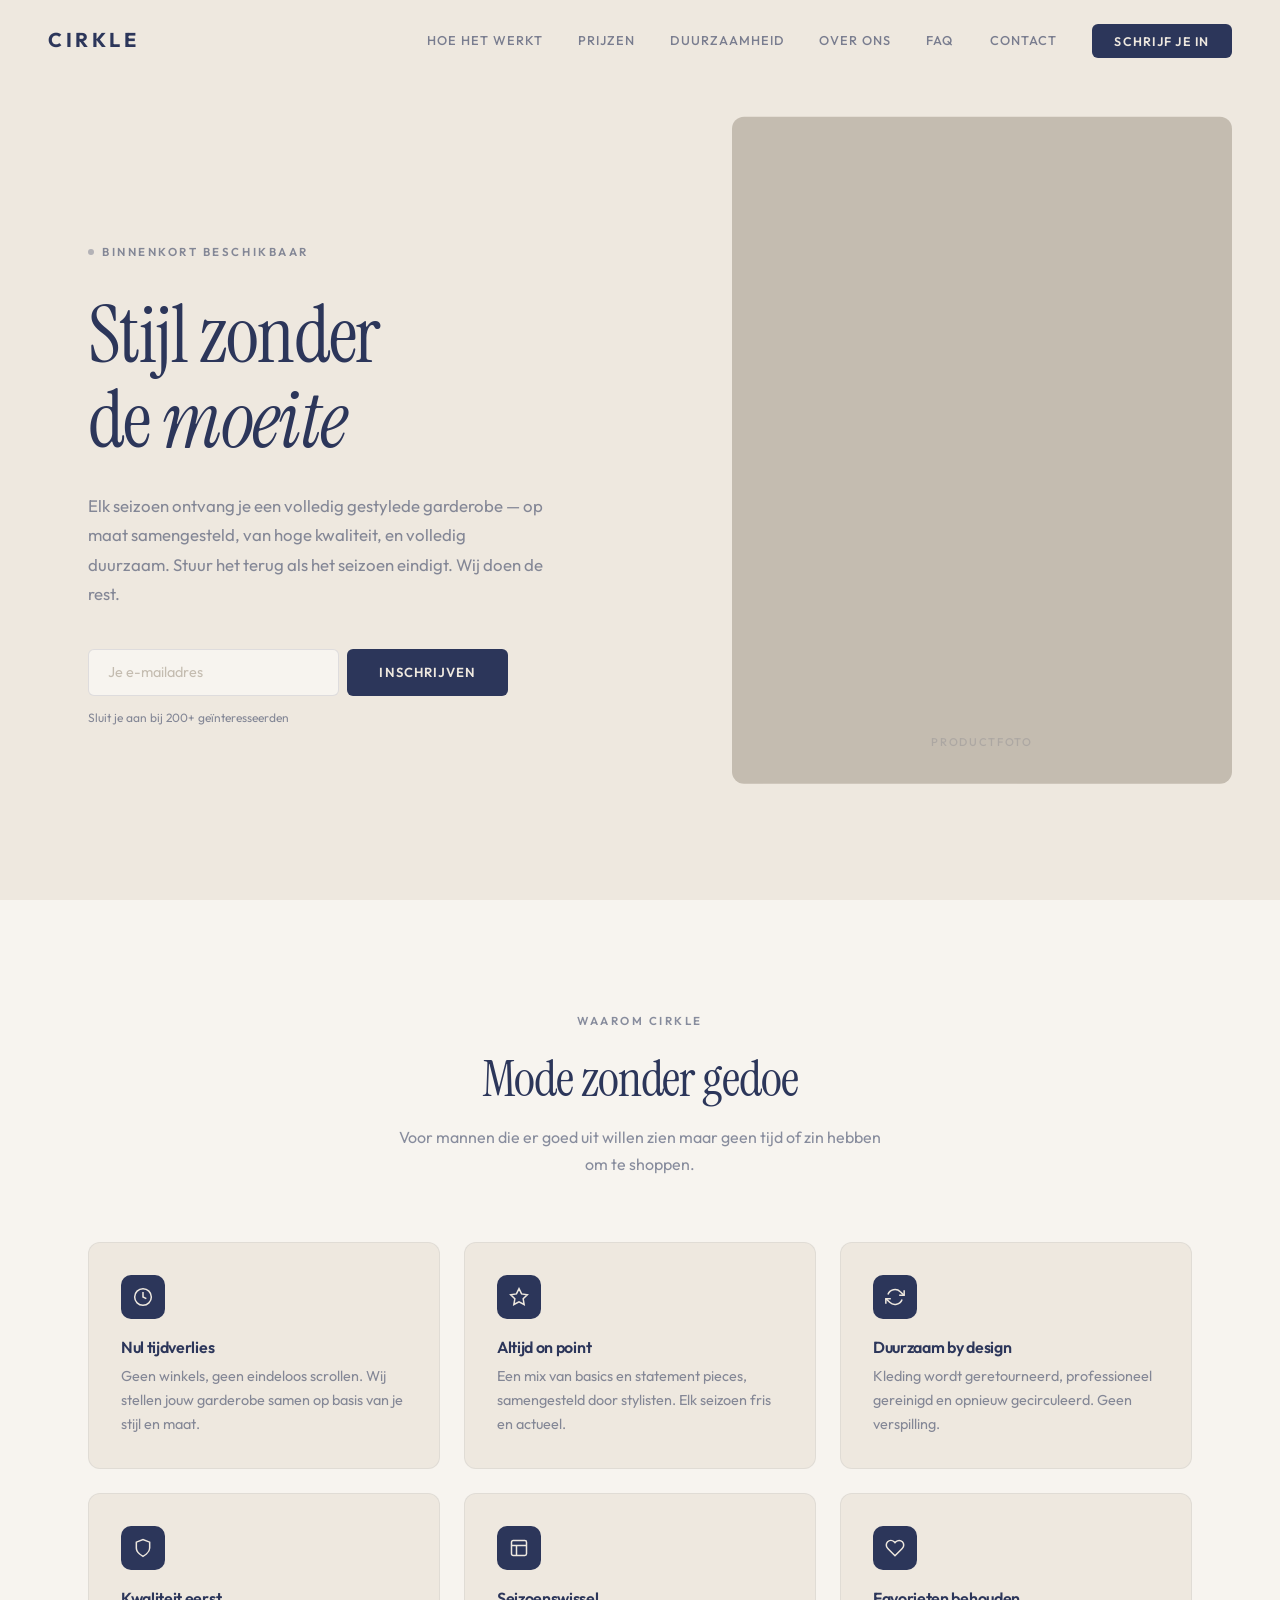
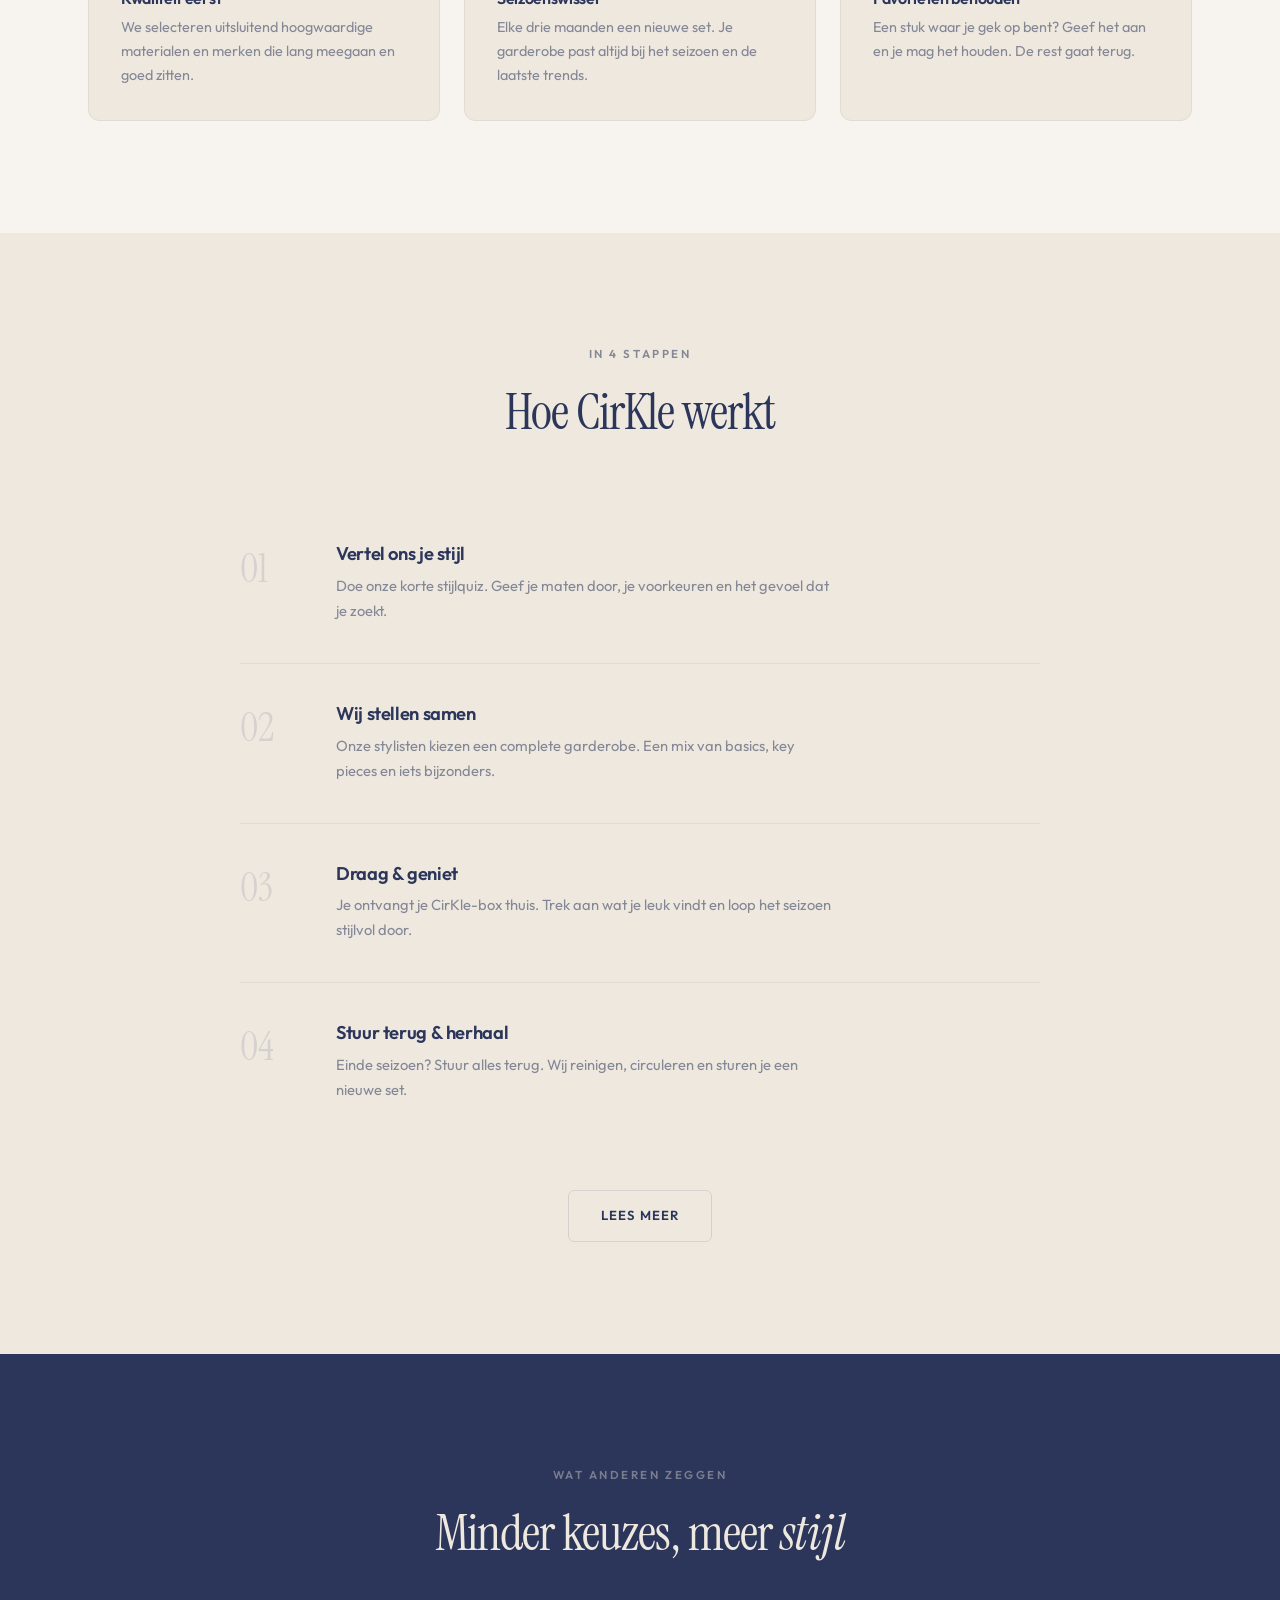
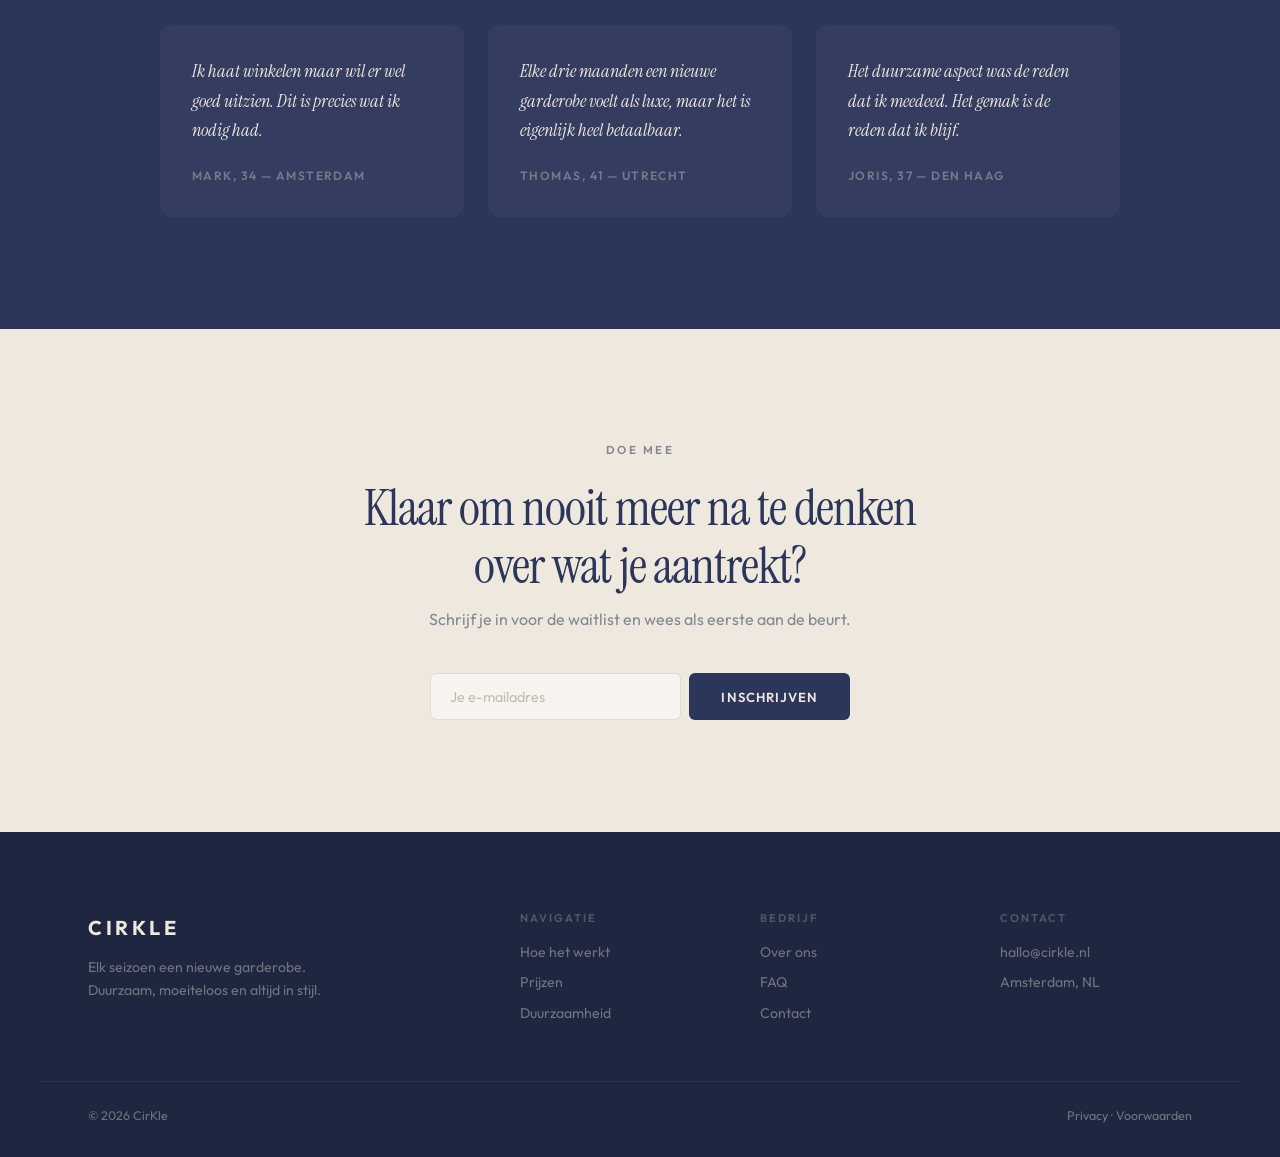
==== index.html @ 50a0983f "Add files via upload" ====
<!DOCTYPE html>
<html lang="nl">
<head>
  <meta charset="UTF-8">
  <meta name="viewport" content="width=device-width, initial-scale=1.0">
  <title>CirKle — Jouw garderobe, altijd in stijl</title>
  <meta name="description" content="CirKle is een seizoensgebonden kledingabonnement voor mannen. Elke seizoen een nieuwe, gestylede garderobe. Duurzaam, moeiteloos en altijd on point.">
  <meta property="og:title" content="CirKle — Jouw garderobe, altijd in stijl">
  <meta property="og:description" content="Elk seizoen een nieuwe garderobe. Duurzaam, moeiteloos en altijd on point.">
  <meta property="og:type" content="website">
  <meta property="og:locale" content="nl_NL">
  <script type="application/ld+json">{"@context":"https://schema.org","@type":"Organization","name":"CirKle","description":"Seizoensgebonden kledingabonnement voor mannen","url":"https://cirkle.nl"}</script>
  <link rel="preconnect" href="https://fonts.googleapis.com">
  <link rel="preconnect" href="https://fonts.gstatic.com" crossorigin>
  <link href="https://fonts.googleapis.com/css2?family=Instrument+Serif:ital@0;1&family=Outfit:wght@300;400;500;600;700&display=swap" rel="stylesheet">
  <link rel="stylesheet" href="style.css">
</head>
<body>

  <!-- Nav -->
  <nav class="nav">
    <div class="nav-inner">
      <a href="index.html" class="nav-logo">CIRKLE</a>
      <ul class="nav-links" id="navLinks">
        <li><a href="hoe-het-werkt.html">Hoe het werkt</a></li>
        <li><a href="prijzen.html">Prijzen</a></li>
        <li><a href="duurzaamheid.html">Duurzaamheid</a></li>
        <li><a href="over-ons.html">Over ons</a></li>
        <li><a href="faq.html">FAQ</a></li>
        <li><a href="contact.html">Contact</a></li>
        <li><a href="#waitlist" class="nav-cta">Schrijf je in</a></li>
      </ul>
      <button class="nav-toggle" id="navToggle" aria-label="Menu"><span></span><span></span><span></span></button>
    </div>
  </nav>

  <!-- Hero -->
  <section class="hero section-cream">
    <div class="container">
      <div class="hero-content">
        <div class="hero-label">Binnenkort beschikbaar</div>
        <h1>Stijl zonder<br>de <em>moeite</em></h1>
        <p class="hero-text">Elk seizoen ontvang je een volledig gestylede garderobe — op maat samengesteld, van hoge kwaliteit, en volledig duurzaam. Stuur het terug als het seizoen eindigt. Wij doen de rest.</p>
        <div class="hero-cta" id="waitlist">
          <form class="waitlist-form">
            <input type="email" class="waitlist-input" placeholder="Je e-mailadres" required>
            <button type="submit" class="btn btn-primary">Inschrijven</button>
          </form>
          <div class="waitlist-success">Je staat op de lijst. We houden je op de hoogte.</div>
          <p class="waitlist-count">Sluit je aan bij 200+ geïnteresseerden</p>
        </div>
      </div>
    </div>
    <div class="hero-visual">
      <div class="hero-visual-inner">Productfoto</div>
    </div>
  </section>

  <!-- Value Props -->
  <section class="section section-white">
    <div class="container">
      <div class="section-header text-center reveal">
        <span class="section-label">Waarom CirKle</span>
        <h2 class="section-title">Mode zonder gedoe</h2>
        <p class="section-subtitle centered">Voor mannen die er goed uit willen zien maar geen tijd of zin hebben om te shoppen.</p>
      </div>
      <div class="features-grid">
        <div class="feature-card reveal reveal-d1">
          <div class="icon"><svg viewBox="0 0 24 24"><circle cx="12" cy="12" r="10"/><polyline points="12 6 12 12 16 14"/></svg></div>
          <h3>Nul tijdverlies</h3>
          <p>Geen winkels, geen eindeloos scrollen. Wij stellen jouw garderobe samen op basis van je stijl en maat.</p>
        </div>
        <div class="feature-card reveal reveal-d2">
          <div class="icon"><svg viewBox="0 0 24 24"><polygon points="12 2 15.09 8.26 22 9.27 17 14.14 18.18 21.02 12 17.77 5.82 21.02 7 14.14 2 9.27 8.91 8.26 12 2"/></svg></div>
          <h3>Altijd on point</h3>
          <p>Een mix van basics en statement pieces, samengesteld door stylisten. Elk seizoen fris en actueel.</p>
        </div>
        <div class="feature-card reveal reveal-d3">
          <div class="icon"><svg viewBox="0 0 24 24"><polyline points="23 4 23 10 17 10"/><polyline points="1 20 1 14 7 14"/><path d="M3.51 9a9 9 0 0 1 14.85-3.36L23 10M1 14l4.64 4.36A9 9 0 0 0 20.49 15"/></svg></div>
          <h3>Duurzaam by design</h3>
          <p>Kleding wordt geretourneerd, professioneel gereinigd en opnieuw gecirculeerd. Geen verspilling.</p>
        </div>
        <div class="feature-card reveal reveal-d1">
          <div class="icon"><svg viewBox="0 0 24 24"><path d="M12 22s8-4 8-10V5l-8-3-8 3v7c0 6 8 10 8 10z"/></svg></div>
          <h3>Kwaliteit eerst</h3>
          <p>We selecteren uitsluitend hoogwaardige materialen en merken die lang meegaan en goed zitten.</p>
        </div>
        <div class="feature-card reveal reveal-d2">
          <div class="icon"><svg viewBox="0 0 24 24"><rect x="3" y="3" width="18" height="18" rx="2" ry="2"/><line x1="3" y1="9" x2="21" y2="9"/><line x1="9" y1="21" x2="9" y2="9"/></svg></div>
          <h3>Seizoenswissel</h3>
          <p>Elke drie maanden een nieuwe set. Je garderobe past altijd bij het seizoen en de laatste trends.</p>
        </div>
        <div class="feature-card reveal reveal-d3">
          <div class="icon"><svg viewBox="0 0 24 24"><path d="M20.84 4.61a5.5 5.5 0 0 0-7.78 0L12 5.67l-1.06-1.06a5.5 5.5 0 0 0-7.78 7.78l1.06 1.06L12 21.23l7.78-7.78 1.06-1.06a5.5 5.5 0 0 0 0-7.78z"/></svg></div>
          <h3>Favorieten behouden</h3>
          <p>Een stuk waar je gek op bent? Geef het aan en je mag het houden. De rest gaat terug.</p>
        </div>
      </div>
    </div>
  </section>

  <!-- How It Works Preview -->
  <section class="section section-cream">
    <div class="container">
      <div class="section-header text-center reveal">
        <span class="section-label">In 4 stappen</span>
        <h2 class="section-title">Hoe CirKle werkt</h2>
      </div>
      <div class="steps-list">
        <div class="step-item reveal">
          <div class="step-number">01</div>
          <div class="step-content">
            <h3>Vertel ons je stijl</h3>
            <p>Doe onze korte stijlquiz. Geef je maten door, je voorkeuren en het gevoel dat je zoekt.</p>
          </div>
        </div>
        <div class="step-item reveal">
          <div class="step-number">02</div>
          <div class="step-content">
            <h3>Wij stellen samen</h3>
            <p>Onze stylisten kiezen een complete garderobe. Een mix van basics, key pieces en iets bijzonders.</p>
          </div>
        </div>
        <div class="step-item reveal">
          <div class="step-number">03</div>
          <div class="step-content">
            <h3>Draag &amp; geniet</h3>
            <p>Je ontvangt je CirKle-box thuis. Trek aan wat je leuk vindt en loop het seizoen stijlvol door.</p>
          </div>
        </div>
        <div class="step-item reveal">
          <div class="step-number">04</div>
          <div class="step-content">
            <h3>Stuur terug &amp; herhaal</h3>
            <p>Einde seizoen? Stuur alles terug. Wij reinigen, circuleren en sturen je een nieuwe set.</p>
          </div>
        </div>
      </div>
      <div class="text-center reveal" style="margin-top: 3rem;">
        <a href="hoe-het-werkt.html" class="btn btn-outline">Lees meer</a>
      </div>
    </div>
  </section>

  <!-- Testimonials -->
  <section class="section section-navy">
    <div class="container">
      <div class="section-header text-center reveal">
        <span class="section-label">Wat anderen zeggen</span>
        <h2 class="section-title">Minder keuzes, meer <em>stijl</em></h2>
      </div>
      <div class="features-grid" style="max-width: 960px; margin: 0 auto;">
        <div class="testimonial-card card-navy reveal reveal-d1">
          <blockquote>Ik haat winkelen maar wil er wel goed uitzien. Dit is precies wat ik nodig had.</blockquote>
          <div class="testimonial-author">Mark, 34 — Amsterdam</div>
        </div>
        <div class="testimonial-card card-navy reveal reveal-d2">
          <blockquote>Elke drie maanden een nieuwe garderobe voelt als luxe, maar het is eigenlijk heel betaalbaar.</blockquote>
          <div class="testimonial-author">Thomas, 41 — Utrecht</div>
        </div>
        <div class="testimonial-card card-navy reveal reveal-d3">
          <blockquote>Het duurzame aspect was de reden dat ik meedeed. Het gemak is de reden dat ik blijf.</blockquote>
          <div class="testimonial-author">Joris, 37 — Den Haag</div>
        </div>
      </div>
    </div>
  </section>

  <!-- Final CTA -->
  <section class="section section-cream">
    <div class="container text-center reveal">
      <span class="section-label">Doe mee</span>
      <h2 class="section-title" style="max-width: 560px; margin: 0 auto 0.75rem;">Klaar om nooit meer na te denken over wat je aantrekt?</h2>
      <p class="section-subtitle centered" style="margin-bottom: 2.5rem;">Schrijf je in voor de waitlist en wees als eerste aan de beurt.</p>
      <form class="waitlist-form" style="max-width: 420px; margin: 0 auto;">
        <input type="email" class="waitlist-input" placeholder="Je e-mailadres" required>
        <button type="submit" class="btn btn-primary">Inschrijven</button>
      </form>
      <div class="waitlist-success">Welkom bij CirKle. We melden ons snel.</div>
    </div>
  </section>

  <!-- Footer -->
  <footer class="footer">
    <div class="footer-grid">
      <div class="footer-brand">
        <span class="nav-logo">CIRKLE</span>
        <p>Elk seizoen een nieuwe garderobe. Duurzaam, moeiteloos en altijd in stijl.</p>
      </div>
      <div class="footer-col">
        <h4>Navigatie</h4>
        <a href="hoe-het-werkt.html">Hoe het werkt</a>
        <a href="prijzen.html">Prijzen</a>
        <a href="duurzaamheid.html">Duurzaamheid</a>
      </div>
      <div class="footer-col">
        <h4>Bedrijf</h4>
        <a href="over-ons.html">Over ons</a>
        <a href="faq.html">FAQ</a>
        <a href="contact.html">Contact</a>
      </div>
      <div class="footer-col">
        <h4>Contact</h4>
        <a href="mailto:hallo@cirkle.nl">hallo@cirkle.nl</a>
        <span>Amsterdam, NL</span>
      </div>
    </div>
    <div class="footer-bottom">
      <span>&copy; 2026 CirKle</span>
      <span>Privacy · Voorwaarden</span>
    </div>
  </footer>

  <script src="main.js"></script>
</body>
</html>
---- style.css ----
/* ============================
   CIRKLE — PREMIUM DESIGN SYSTEM
   ============================ */

:root {
  --cream: #EEE8DF;
  --beige: #C4BCB0;
  --navy: #2C365A;
  --navy-light: #3D4A75;
  --navy-dark: #1E2640;
  --off-white: #F7F4EF;
  --warm-gray: #9A9389;
  --light-border: rgba(44, 54, 90, 0.07);
  --medium-border: rgba(44, 54, 90, 0.12);
  --text-primary: #2C365A;
  --text-secondary: rgba(44, 54, 90, 0.55);
}

/* ---- RESET ---- */
*, *::before, *::after { margin: 0; padding: 0; box-sizing: border-box; }
html { scroll-behavior: smooth; }

body {
  font-family: 'Outfit', -apple-system, BlinkMacSystemFont, sans-serif;
  font-weight: 400;
  font-size: 16px;
  line-height: 1.6;
  color: var(--text-primary);
  background: var(--cream);
  overflow-x: hidden;
  -webkit-font-smoothing: antialiased;
  -moz-osx-font-smoothing: grayscale;
}

h1, h2, h3, h4, h5 {
  font-family: 'Instrument Serif', Georgia, 'Times New Roman', serif;
  font-weight: 400;
  line-height: 1.12;
  letter-spacing: -0.02em;
}

a { color: inherit; text-decoration: none; }
img { max-width: 100%; display: block; }
ul { list-style: none; }
button { font-family: inherit; }

::selection {
  background: var(--navy);
  color: var(--cream);
}

/* ---- ANIMATIONS ---- */
.reveal {
  opacity: 0;
  transform: translateY(24px);
  transition: opacity 0.7s cubic-bezier(0.16, 1, 0.3, 1), transform 0.7s cubic-bezier(0.16, 1, 0.3, 1);
}
.reveal.visible { opacity: 1; transform: translateY(0); }
.reveal-d1 { transition-delay: 0.08s; }
.reveal-d2 { transition-delay: 0.16s; }
.reveal-d3 { transition-delay: 0.24s; }
.reveal-d4 { transition-delay: 0.32s; }

@keyframes fadeIn {
  from { opacity: 0; transform: translateY(16px); }
  to { opacity: 1; transform: translateY(0); }
}

/* =============== NAV =============== */
.nav {
  position: fixed;
  top: 0;
  width: 100%;
  z-index: 1000;
  transition: all 0.4s ease;
}

.nav::before {
  content: '';
  position: absolute;
  inset: 0;
  background: rgba(238, 232, 223, 0);
  backdrop-filter: blur(0px);
  transition: all 0.4s ease;
}

.nav.scrolled::before {
  background: rgba(238, 232, 223, 0.92);
  backdrop-filter: blur(20px);
}

.nav.scrolled { box-shadow: 0 1px 0 var(--medium-border); }

.nav-inner {
  position: relative;
  z-index: 1;
  max-width: 1300px;
  margin: 0 auto;
  padding: 1.5rem 3rem;
  display: flex;
  justify-content: space-between;
  align-items: center;
  transition: padding 0.4s ease;
}

.nav.scrolled .nav-inner { padding-top: 1rem; padding-bottom: 1rem; }

.nav-logo {
  font-family: 'Outfit', sans-serif;
  font-size: 1.25rem;
  font-weight: 700;
  letter-spacing: 0.18em;
  text-transform: uppercase;
  color: var(--navy);
}

.nav-links {
  display: flex;
  gap: 2.2rem;
  align-items: center;
}

.nav-links a {
  font-size: 0.8rem;
  font-weight: 500;
  letter-spacing: 0.08em;
  text-transform: uppercase;
  color: var(--text-primary);
  opacity: 0.6;
  transition: opacity 0.3s;
}

.nav-links a:hover,
.nav-links a.active { opacity: 1; }

.nav-cta {
  opacity: 1 !important;
  background: var(--navy);
  color: var(--cream) !important;
  padding: 0.6rem 1.4rem;
  border-radius: 6px;
  font-size: 0.78rem !important;
  font-weight: 600 !important;
  letter-spacing: 0.1em !important;
  transition: background 0.3s, transform 0.3s !important;
}

.nav-cta:hover {
  background: var(--navy-light);
  transform: translateY(-1px);
}

.nav-toggle {
  display: none;
  flex-direction: column;
  gap: 5px;
  background: none;
  border: none;
  cursor: pointer;
  padding: 4px;
}

.nav-toggle span {
  width: 22px;
  height: 1.5px;
  background: var(--navy);
  transition: 0.3s;
  transform-origin: center;
}

/* =============== BUTTONS =============== */
.btn {
  display: inline-flex;
  align-items: center;
  justify-content: center;
  gap: 0.5rem;
  padding: 0.9rem 2rem;
  border-radius: 6px;
  font-family: 'Outfit', sans-serif;
  font-size: 0.82rem;
  font-weight: 600;
  letter-spacing: 0.08em;
  text-transform: uppercase;
  text-decoration: none;
  border: none;
  cursor: pointer;
  transition: all 0.3s ease;
}

.btn-primary {
  background: var(--navy);
  color: var(--cream);
}
.btn-primary:hover {
  background: var(--navy-light);
  transform: translateY(-1px);
  box-shadow: 0 6px 24px rgba(44, 54, 90, 0.18);
}

.btn-outline {
  background: transparent;
  color: var(--navy);
  border: 1.5px solid var(--medium-border);
}
.btn-outline:hover {
  border-color: var(--navy);
  transform: translateY(-1px);
}

.btn-white {
  background: var(--cream);
  color: var(--navy);
}
.btn-white:hover {
  background: var(--off-white);
  transform: translateY(-1px);
}

.btn-ghost {
  background: transparent;
  color: var(--cream);
  border: 1.5px solid rgba(238, 232, 223, 0.25);
}
.btn-ghost:hover {
  border-color: rgba(238, 232, 223, 0.6);
}

.btn-lg { padding: 1rem 2.5rem; font-size: 0.85rem; }
.btn-full { width: 100%; }
.btn-group { display: flex; gap: 0.75rem; flex-wrap: wrap; }

/* =============== LAYOUT =============== */
.container {
  width: 100%;
  max-width: 1200px;
  margin: 0 auto;
  padding: 0 3rem;
}

.section {
  padding: 7rem 0;
  position: relative;
}

.section-cream { background: var(--cream); }
.section-white { background: var(--off-white); }
.section-navy { background: var(--navy); color: var(--cream); }

.section-label {
  display: block;
  font-family: 'Outfit', sans-serif;
  font-size: 0.72rem;
  font-weight: 600;
  letter-spacing: 0.22em;
  text-transform: uppercase;
  color: var(--text-secondary);
  margin-bottom: 1.25rem;
}

.section-navy .section-label { color: rgba(238, 232, 223, 0.4); }

.section-title {
  font-size: clamp(2.2rem, 4vw, 3.4rem);
  margin-bottom: 1rem;
}

.section-subtitle {
  font-family: 'Outfit', sans-serif;
  font-size: 1rem;
  font-weight: 400;
  color: var(--text-secondary);
  max-width: 500px;
  line-height: 1.7;
}

.section-navy .section-subtitle { color: rgba(238, 232, 223, 0.5); }
.section-subtitle.centered { margin-left: auto; margin-right: auto; }
.text-center { text-align: center; }
.section-header { margin-bottom: 4rem; }

/* =============== HERO =============== */
.hero {
  min-height: 100vh;
  display: flex;
  align-items: center;
  padding: 10rem 0 6rem;
  position: relative;
  overflow: hidden;
}

.hero-content {
  position: relative;
  z-index: 2;
  max-width: 600px;
}

.hero-label {
  display: inline-flex;
  align-items: center;
  gap: 8px;
  font-family: 'Outfit', sans-serif;
  font-size: 0.72rem;
  font-weight: 600;
  letter-spacing: 0.22em;
  text-transform: uppercase;
  color: var(--text-secondary);
  margin-bottom: 2rem;
  animation: fadeIn 0.6s ease both;
}

.hero-label::before {
  content: '';
  width: 6px;
  height: 6px;
  border-radius: 50%;
  background: var(--navy);
  opacity: 0.3;
}

.hero h1 {
  font-size: clamp(3.2rem, 6.5vw, 5rem);
  line-height: 1.06;
  margin-bottom: 1.75rem;
  animation: fadeIn 0.6s ease 0.1s both;
}

.hero h1 em {
  font-style: italic;
}

.hero-text {
  font-size: 1.05rem;
  line-height: 1.75;
  color: var(--text-secondary);
  max-width: 460px;
  margin-bottom: 2.5rem;
  animation: fadeIn 0.6s ease 0.2s both;
}

.hero-cta {
  animation: fadeIn 0.6s ease 0.3s both;
}

.hero-visual {
  position: absolute;
  right: 3rem;
  top: 50%;
  transform: translateY(-50%);
  width: 42%;
  max-width: 500px;
  aspect-ratio: 3/4;
  background: var(--beige);
  border-radius: 12px;
  z-index: 1;
  overflow: hidden;
}

.hero-visual-inner {
  width: 100%;
  height: 100%;
  display: flex;
  align-items: flex-end;
  justify-content: center;
  padding: 2rem;
  font-family: 'Outfit', sans-serif;
  font-size: 0.7rem;
  font-weight: 500;
  letter-spacing: 0.15em;
  text-transform: uppercase;
  color: var(--navy);
  opacity: 0.15;
}

/* =============== WAITLIST =============== */
.waitlist-form {
  display: flex;
  gap: 0.5rem;
  max-width: 420px;
}

.waitlist-input {
  flex: 1;
  padding: 0.85rem 1.2rem;
  border: 1.5px solid var(--medium-border);
  border-radius: 6px;
  font-family: 'Outfit', sans-serif;
  font-size: 0.9rem;
  background: var(--off-white);
  color: var(--navy);
  outline: none;
  transition: border-color 0.3s;
}

.waitlist-input::placeholder { color: var(--beige); }
.waitlist-input:focus { border-color: var(--navy); }

.waitlist-navy .waitlist-input {
  background: rgba(255,255,255,0.05);
  border-color: rgba(238,232,223,0.15);
  color: var(--cream);
}
.waitlist-navy .waitlist-input::placeholder { color: rgba(238,232,223,0.3); }
.waitlist-navy .waitlist-input:focus { border-color: rgba(238,232,223,0.4); }

.waitlist-count {
  font-size: 0.75rem;
  color: var(--text-secondary);
  margin-top: 0.75rem;
}

.waitlist-success {
  display: none;
  padding: 0.85rem 1.2rem;
  background: rgba(44, 54, 90, 0.04);
  border: 1px solid var(--light-border);
  border-radius: 6px;
  font-size: 0.88rem;
  font-weight: 500;
  color: var(--navy);
}

/* =============== ICON SYSTEM (no emojis) =============== */
.icon {
  width: 44px;
  height: 44px;
  border-radius: 10px;
  background: var(--navy);
  display: flex;
  align-items: center;
  justify-content: center;
  flex-shrink: 0;
  margin-bottom: 1.25rem;
}

.icon svg {
  width: 20px;
  height: 20px;
  stroke: var(--cream);
  stroke-width: 1.8;
  fill: none;
}

.icon-sm { width: 36px; height: 36px; border-radius: 8px; }
.icon-sm svg { width: 16px; height: 16px; }

.icon-outline {
  background: transparent;
  border: 1.5px solid var(--medium-border);
}
.icon-outline svg { stroke: var(--navy); }

/* =============== FEATURE CARDS =============== */
.features-grid {
  display: grid;
  grid-template-columns: repeat(3, 1fr);
  gap: 1.5rem;
}

.feature-card {
  padding: 2rem;
  border-radius: 12px;
  background: var(--cream);
  border: 1px solid var(--light-border);
  transition: all 0.3s ease;
}

.feature-card:hover {
  transform: translateY(-3px);
  box-shadow: 0 8px 32px rgba(44, 54, 90, 0.06);
  border-color: var(--medium-border);
}

.feature-card h3 {
  font-family: 'Outfit', sans-serif;
  font-size: 1rem;
  font-weight: 600;
  margin-bottom: 0.5rem;
}

.feature-card p {
  font-size: 0.9rem;
  color: var(--text-secondary);
  line-height: 1.65;
}

/* Navy variant */
.card-navy {
  background: rgba(238,232,223,0.04);
  border-color: rgba(238,232,223,0.08);
  color: var(--cream);
}
.card-navy h3 { color: var(--cream); }
.card-navy p { color: rgba(238,232,223,0.5); }

/* =============== STEPS =============== */
.steps-list {
  display: flex;
  flex-direction: column;
  gap: 0;
  max-width: 800px;
  margin: 0 auto;
}

.step-item {
  display: grid;
  grid-template-columns: 64px 1fr;
  gap: 2rem;
  padding: 2.5rem 0;
  border-bottom: 1px solid var(--light-border);
  align-items: start;
}

.step-item:last-child { border-bottom: none; }

.step-number {
  font-family: 'Instrument Serif', serif;
  font-size: 2.5rem;
  color: var(--navy);
  opacity: 0.12;
  line-height: 1;
  padding-top: 0.2rem;
}

.step-content h3 {
  font-family: 'Outfit', sans-serif;
  font-size: 1.15rem;
  font-weight: 600;
  margin-bottom: 0.5rem;
}

.step-content p {
  font-size: 0.92rem;
  color: var(--text-secondary);
  line-height: 1.7;
  max-width: 500px;
}

/* =============== PRICING =============== */
.pricing-grid {
  display: grid;
  grid-template-columns: repeat(2, 1fr);
  gap: 1.5rem;
  max-width: 860px;
  margin: 0 auto;
}

.pricing-card {
  padding: 2.5rem;
  border-radius: 12px;
  border: 1.5px solid var(--light-border);
  background: var(--off-white);
  position: relative;
}

.pricing-card.featured {
  background: var(--navy);
  color: var(--cream);
  border-color: var(--navy);
}

.pricing-badge {
  position: absolute;
  top: -10px;
  right: 2rem;
  background: var(--beige);
  color: var(--navy);
  font-size: 0.68rem;
  font-weight: 700;
  letter-spacing: 0.15em;
  text-transform: uppercase;
  padding: 0.3rem 1rem;
  border-radius: 4px;
}

.pricing-name {
  font-family: 'Outfit', sans-serif;
  font-size: 0.72rem;
  font-weight: 600;
  letter-spacing: 0.18em;
  text-transform: uppercase;
  opacity: 0.4;
  margin-bottom: 1rem;
}

.pricing-price {
  font-family: 'Instrument Serif', serif;
  font-size: 3rem;
  margin-bottom: 0.25rem;
}

.pricing-price span {
  font-family: 'Outfit', sans-serif;
  font-size: 0.85rem;
  font-weight: 400;
  opacity: 0.4;
}

.pricing-desc {
  font-size: 0.9rem;
  opacity: 0.5;
  margin-bottom: 2rem;
  line-height: 1.6;
}

.pricing-divider {
  height: 1px;
  background: var(--light-border);
  margin: 0 0 1.5rem;
}

.pricing-card.featured .pricing-divider {
  background: rgba(238,232,223,0.1);
}

.pricing-features {
  display: flex;
  flex-direction: column;
  gap: 0.6rem;
  margin-bottom: 2rem;
}

.pricing-feature {
  display: flex;
  align-items: flex-start;
  gap: 0.75rem;
  font-size: 0.88rem;
  line-height: 1.5;
}

.pricing-check {
  flex-shrink: 0;
  width: 18px;
  height: 18px;
  border-radius: 50%;
  background: rgba(44, 54, 90, 0.06);
  display: flex;
  align-items: center;
  justify-content: center;
  margin-top: 2px;
}

.pricing-check svg {
  width: 10px;
  height: 10px;
  stroke: var(--navy);
  stroke-width: 2.5;
  fill: none;
}

.pricing-card.featured .pricing-check {
  background: rgba(238,232,223,0.1);
}

.pricing-card.featured .pricing-check svg {
  stroke: var(--cream);
}

/* =============== FAQ =============== */
.faq-list {
  max-width: 700px;
  margin: 0 auto;
}

.faq-item {
  border-bottom: 1px solid var(--light-border);
}

.faq-question {
  width: 100%;
  background: none;
  border: none;
  padding: 1.5rem 0;
  text-align: left;
  font-size: 1rem;
  font-weight: 600;
  color: var(--navy);
  cursor: pointer;
  display: flex;
  justify-content: space-between;
  align-items: center;
  gap: 1rem;
  transition: opacity 0.3s;
}

.faq-question:hover { opacity: 0.6; }

.faq-toggle {
  flex-shrink: 0;
  width: 24px;
  height: 24px;
  border-radius: 50%;
  border: 1.5px solid var(--medium-border);
  display: flex;
  align-items: center;
  justify-content: center;
  transition: transform 0.3s;
}

.faq-toggle svg {
  width: 10px;
  height: 10px;
  stroke: var(--navy);
  stroke-width: 2;
  fill: none;
}

.faq-item.open .faq-toggle { transform: rotate(45deg); }

.faq-answer {
  max-height: 0;
  overflow: hidden;
  transition: max-height 0.4s ease;
}

.faq-answer-inner {
  padding-bottom: 1.5rem;
  font-size: 0.92rem;
  color: var(--text-secondary);
  line-height: 1.7;
  max-width: 580px;
}

.faq-item.open .faq-answer { max-height: 300px; }

/* =============== CONTACT =============== */
.contact-grid {
  display: grid;
  grid-template-columns: 1fr 1fr;
  gap: 4rem;
  max-width: 1000px;
  margin: 0 auto;
  align-items: start;
}

.contact-form {
  display: flex;
  flex-direction: column;
  gap: 1rem;
}

.form-row {
  display: grid;
  grid-template-columns: 1fr 1fr;
  gap: 1rem;
}

.form-group {
  display: flex;
  flex-direction: column;
  gap: 0.35rem;
}

.form-group label {
  font-size: 0.75rem;
  font-weight: 600;
  letter-spacing: 0.1em;
  text-transform: uppercase;
  color: var(--text-secondary);
}

.form-group input,
.form-group select,
.form-group textarea {
  padding: 0.85rem 1rem;
  border: 1.5px solid var(--medium-border);
  border-radius: 6px;
  font-family: 'Outfit', sans-serif;
  font-size: 0.92rem;
  background: var(--off-white);
  color: var(--navy);
  outline: none;
  transition: border-color 0.3s;
}

.form-group input:focus,
.form-group select:focus,
.form-group textarea:focus {
  border-color: var(--navy);
}

.form-group textarea { resize: vertical; min-height: 120px; }

.contact-detail {
  display: flex;
  align-items: flex-start;
  gap: 1rem;
  margin-bottom: 1.5rem;
}

.contact-detail strong {
  display: block;
  font-size: 0.88rem;
  margin-bottom: 0.15rem;
}

.contact-detail span {
  font-size: 0.85rem;
  color: var(--text-secondary);
}

/* =============== IMPACT STATS =============== */
.impact-grid {
  display: grid;
  grid-template-columns: repeat(4, 1fr);
  gap: 1.5rem;
}

.impact-stat { text-align: center; padding: 1.5rem; }

.impact-number {
  font-family: 'Instrument Serif', serif;
  font-size: 2.8rem;
  margin-bottom: 0.25rem;
}

.impact-label {
  font-size: 0.8rem;
  color: var(--text-secondary);
  line-height: 1.5;
}

/* =============== STYLE QUIZ =============== */
.quiz-container { max-width: 700px; margin: 0 auto; }
.quiz-step { display: none; }
.quiz-step.active { display: block; }

.quiz-question {
  font-size: 1.8rem;
  text-align: center;
  margin-bottom: 2.5rem;
}

.quiz-options {
  display: grid;
  grid-template-columns: repeat(auto-fit, minmax(160px, 1fr));
  gap: 0.75rem;
}

.quiz-option {
  padding: 1.5rem 1rem;
  border: 1.5px solid var(--medium-border);
  border-radius: 10px;
  text-align: center;
  cursor: pointer;
  transition: all 0.25s ease;
  background: var(--off-white);
}

.quiz-option:hover {
  border-color: var(--navy);
  transform: translateY(-2px);
}

.quiz-option.selected {
  border-color: var(--navy);
  background: var(--navy);
  color: var(--cream);
}

.quiz-option-icon { font-size: 1.5rem; margin-bottom: 0.5rem; }
.quiz-option-label { font-weight: 600; font-size: 0.9rem; }

.quiz-progress {
  display: flex;
  gap: 6px;
  justify-content: center;
  margin-bottom: 3rem;
}

.quiz-dot {
  width: 8px;
  height: 8px;
  border-radius: 50%;
  background: var(--medium-border);
  transition: all 0.3s;
}

.quiz-dot.active {
  background: var(--navy);
  width: 28px;
  border-radius: 4px;
}

.quiz-dot.done { background: var(--navy); }

/* =============== TESTIMONIAL =============== */
.testimonial-card {
  padding: 2rem;
  border-radius: 12px;
}

.testimonial-card blockquote {
  font-family: 'Instrument Serif', serif;
  font-size: 1.15rem;
  font-style: italic;
  line-height: 1.6;
  margin-bottom: 1.25rem;
}

.testimonial-author {
  font-family: 'Outfit', sans-serif;
  font-size: 0.75rem;
  font-weight: 600;
  letter-spacing: 0.12em;
  text-transform: uppercase;
  opacity: 0.35;
}

/* =============== PAGE HERO (sub-pages) =============== */
.page-hero {
  padding: 11rem 0 4rem;
}

.page-hero .section-title {
  font-size: clamp(2.4rem, 5vw, 3.6rem);
}

/* =============== FOOTER =============== */
.footer {
  background: var(--navy-dark);
  color: rgba(238, 232, 223, 0.4);
  padding: 5rem 0 2rem;
}

.footer-grid {
  display: grid;
  grid-template-columns: 2fr 1fr 1fr 1fr;
  gap: 3rem;
  max-width: 1200px;
  margin: 0 auto;
  padding: 0 3rem 3rem;
  border-bottom: 1px solid rgba(238,232,223,0.06);
}

.footer-brand .nav-logo {
  color: var(--cream);
  display: block;
  margin-bottom: 0.75rem;
}

.footer-brand p { font-size: 0.88rem; line-height: 1.6; max-width: 280px; }

.footer-col h4 {
  font-family: 'Outfit', sans-serif;
  font-size: 0.7rem;
  font-weight: 600;
  letter-spacing: 0.18em;
  text-transform: uppercase;
  color: rgba(238,232,223,0.25);
  margin-bottom: 1rem;
}

.footer-col a, .footer-col span {
  display: block;
  font-size: 0.88rem;
  margin-bottom: 0.5rem;
  transition: color 0.3s;
}
.footer-col a:hover { color: var(--cream); }

.footer-bottom {
  max-width: 1200px;
  margin: 0 auto;
  padding: 1.5rem 3rem 0;
  display: flex;
  justify-content: space-between;
  font-size: 0.78rem;
}

/* =============== RESPONSIVE =============== */
@media (max-width: 1024px) {
  .hero-visual { width: 38%; right: 2rem; }
  .features-grid { grid-template-columns: repeat(2, 1fr); }
  .impact-grid { grid-template-columns: repeat(2, 1fr); }
  .footer-grid { grid-template-columns: 1fr 1fr; gap: 2rem; }
}

@media (max-width: 768px) {
  .nav-links { display: none; }
  .nav-toggle { display: flex; }
  .nav-inner { padding: 1.25rem 1.5rem; }

  .nav-links.open {
    display: flex;
    flex-direction: column;
    position: absolute;
    top: 100%;
    left: 0;
    right: 0;
    background: rgba(238, 232, 223, 0.98);
    backdrop-filter: blur(20px);
    padding: 1.5rem;
    gap: 1rem;
    box-shadow: 0 8px 32px rgba(0,0,0,0.06);
  }

  .container { padding: 0 1.5rem; }

  .hero { min-height: auto; padding: 8rem 0 4rem; }
  .hero h1 { font-size: 2.8rem; }
  .hero-visual { display: none; }

  .waitlist-form { flex-direction: column; }

  .section { padding: 4.5rem 0; }
  .page-hero { padding: 8rem 0 3rem; }

  .features-grid { grid-template-columns: 1fr; }
  .pricing-grid { grid-template-columns: 1fr; }
  .contact-grid { grid-template-columns: 1fr; }
  .form-row { grid-template-columns: 1fr; }
  .impact-grid { grid-template-columns: 1fr 1fr; }

  .step-item { grid-template-columns: 48px 1fr; gap: 1rem; }
  .step-number { font-size: 1.8rem; }

  .btn-group { flex-direction: column; }
  .footer-grid { grid-template-columns: 1fr; }
  .footer-bottom { flex-direction: column; gap: 0.5rem; }
}
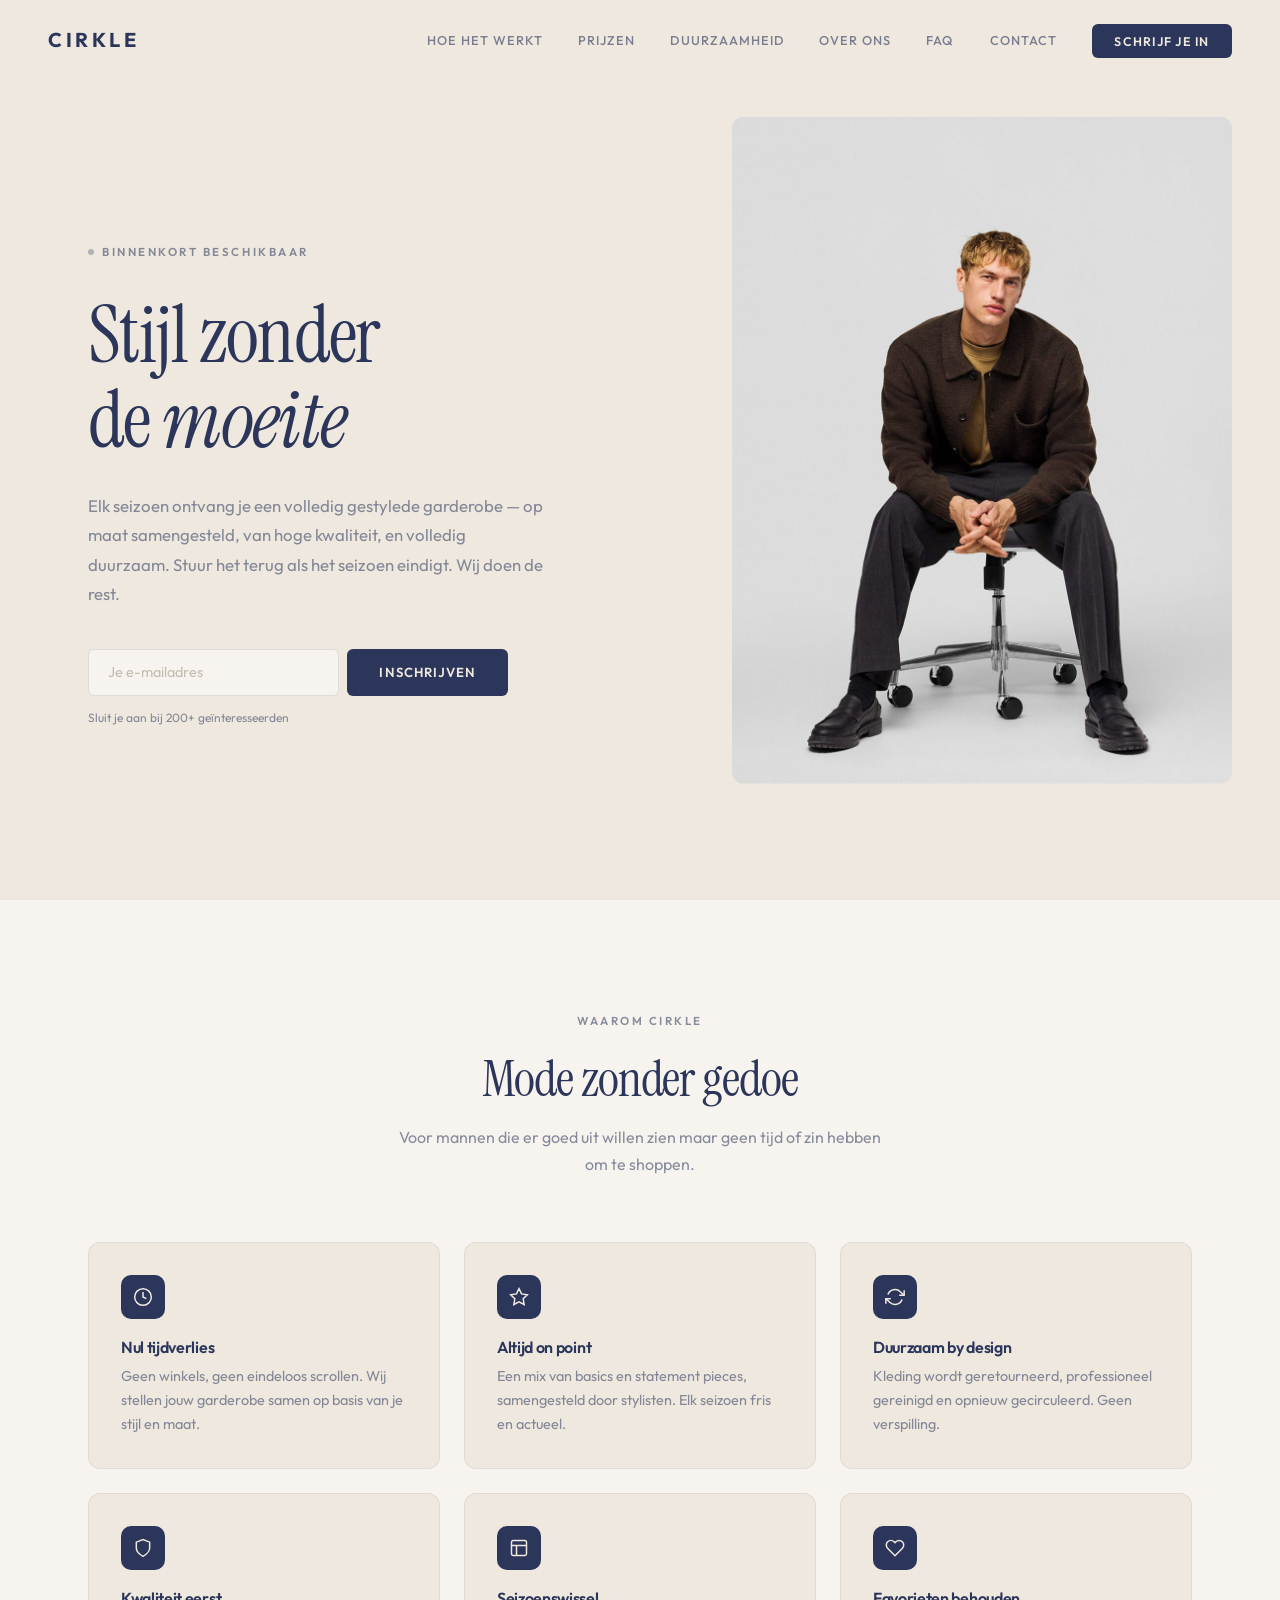
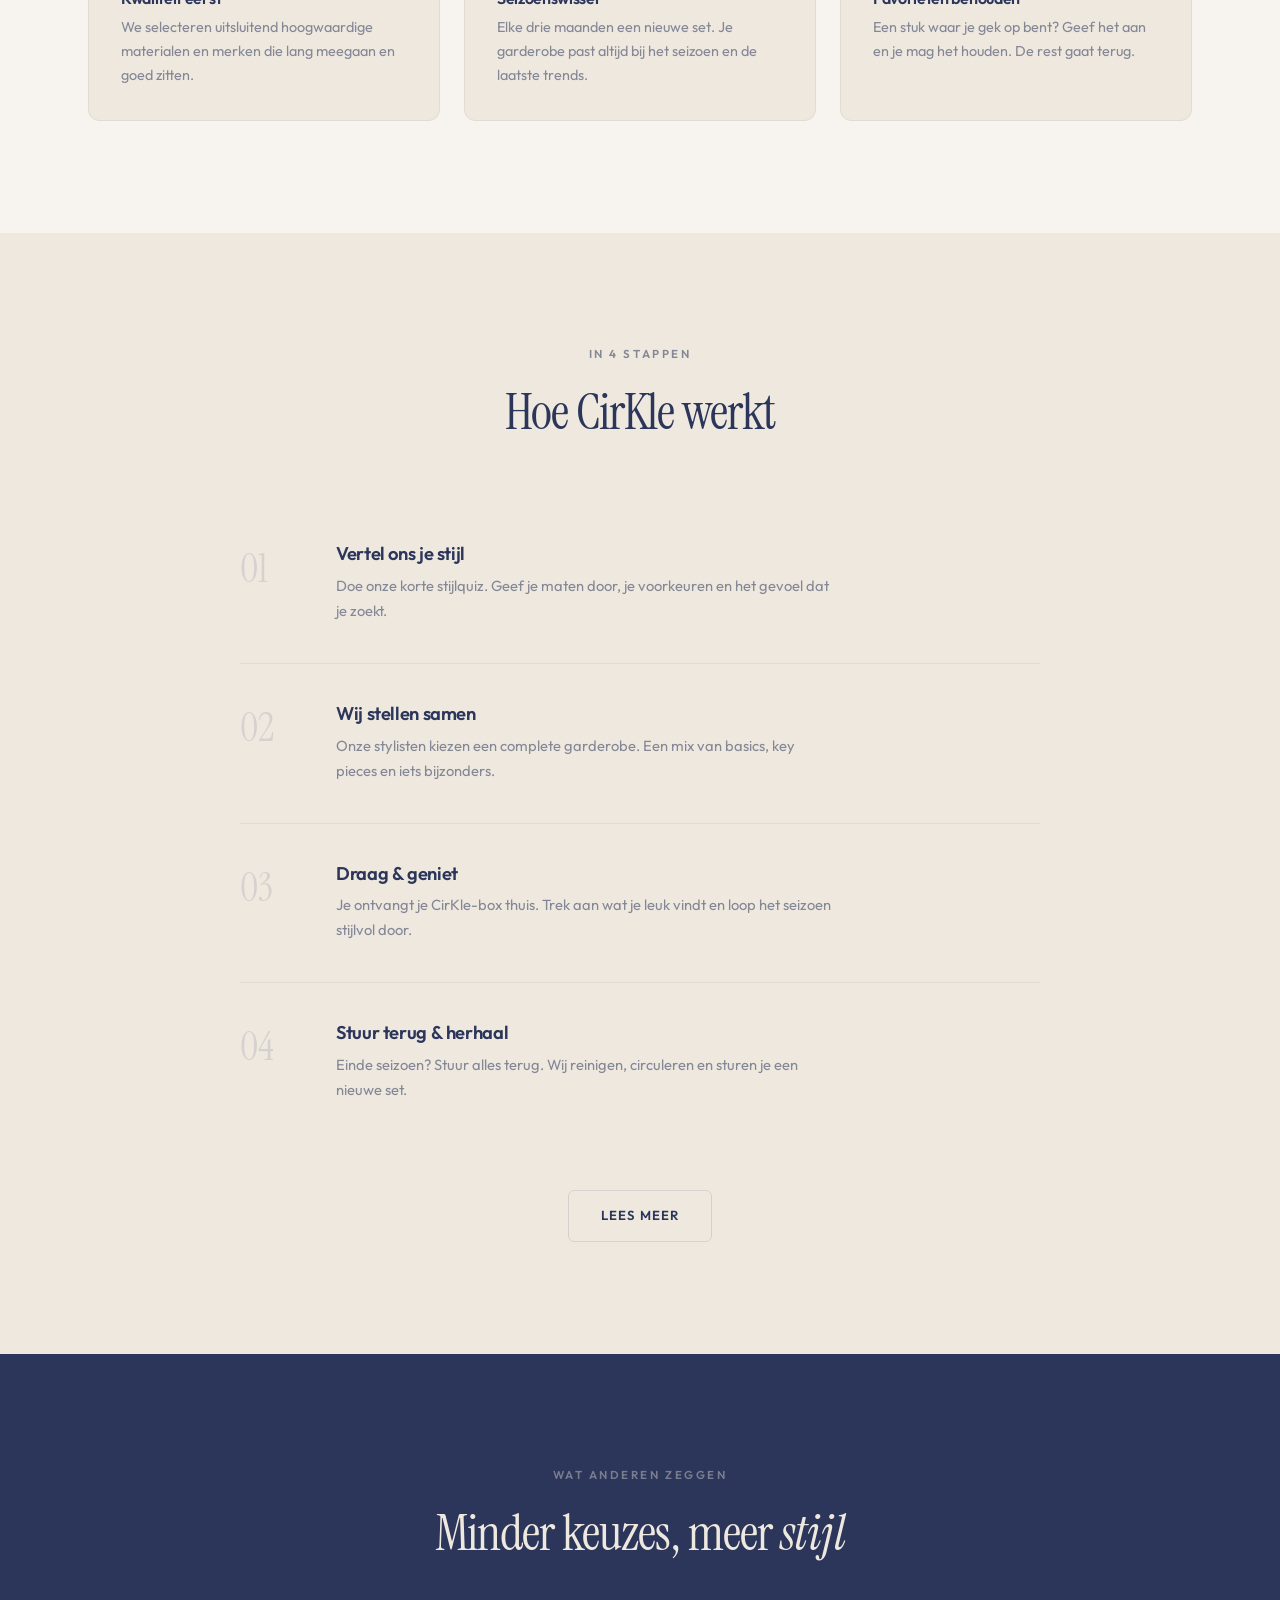
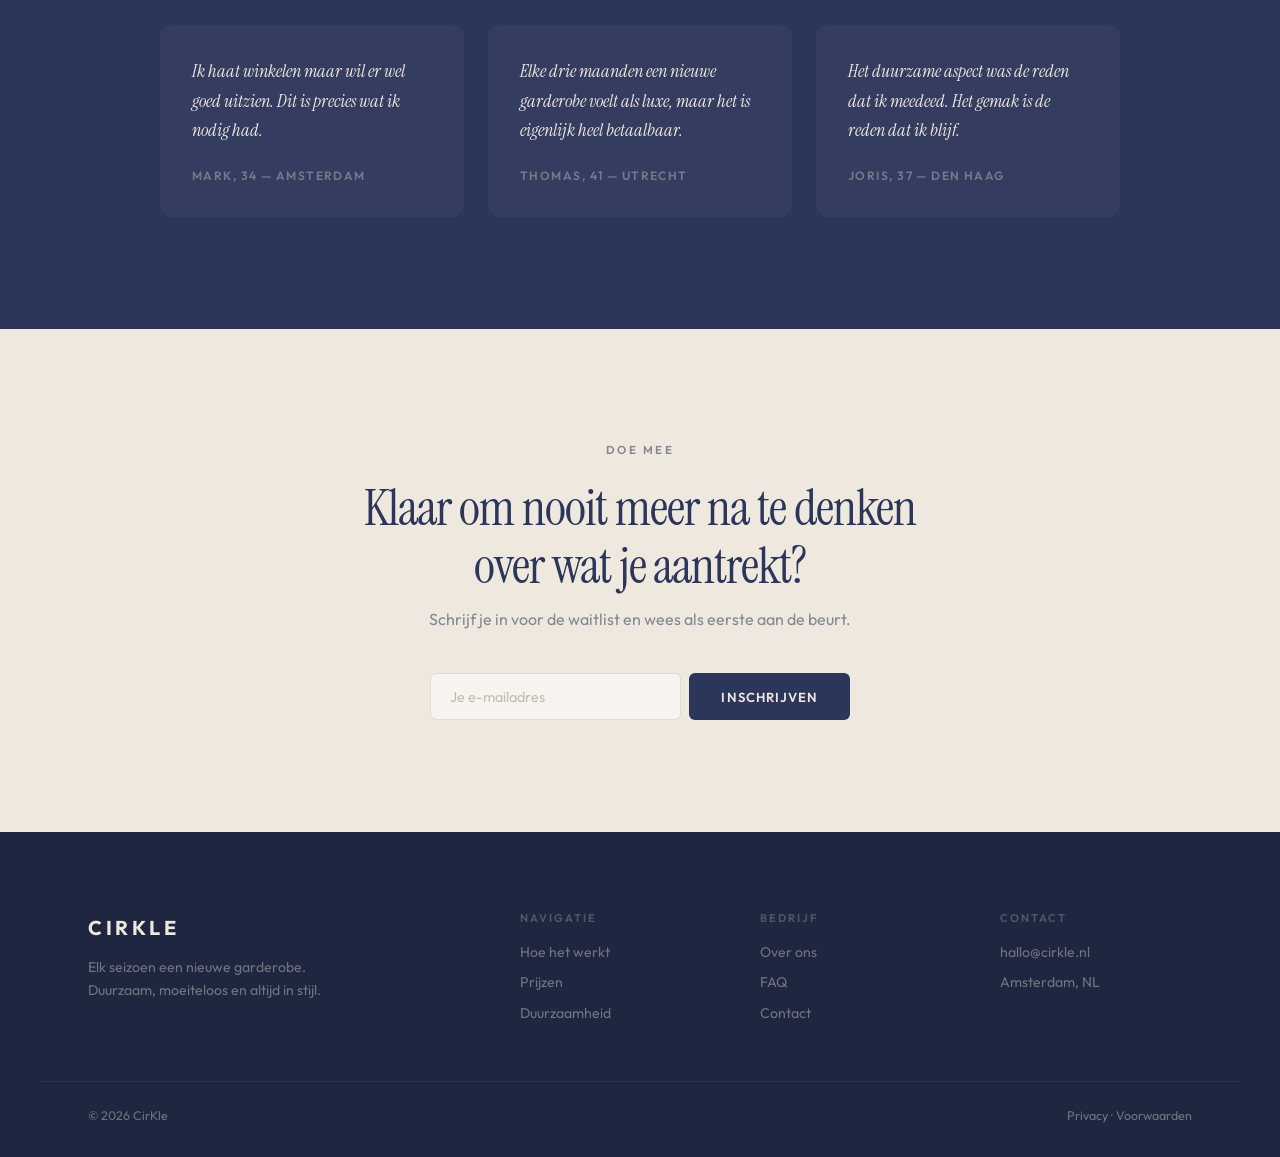
==== commit e2b4f130: "Add files via upload" ====
--- a/index.html
+++ b/index.html
@@ -42,9 +42,9 @@
         <h1>Stijl zonder<br>de <em>moeite</em></h1>
         <p class="hero-text">Elk seizoen ontvang je een volledig gestylede garderobe — op maat samengesteld, van hoge kwaliteit, en volledig duurzaam. Stuur het terug als het seizoen eindigt. Wij doen de rest.</p>
         <div class="hero-cta" id="waitlist">
-          <form class="waitlist-form">
-            <input type="email" class="waitlist-input" placeholder="Je e-mailadres" required>
-            <button type="submit" class="btn btn-primary">Inschrijven</button>
+          <form class="waitlist-form" action="https://github.us11.list-manage.com/subscribe/post" method="post" target="_blank">
+            <input type="email" name="EMAIL" class="waitlist-input" placeholder="Je e-mailadres" required>
+            <input type="hidden" name="u" value="8a1ce103df5516f06019a6693"><input type="hidden" name="id" value="a700c898cc"><input type="hidden" name="f_id" value="00ae17e1f0"><div style="position:absolute;left:-5000px" aria-hidden="true"><input type="text" name="b_8a1ce103df5516f06019a6693_a700c898cc" tabindex="-1" value=""></div><button type="submit" class="btn btn-primary">Inschrijven</button>
           </form>
           <div class="waitlist-success">Je staat op de lijst. We houden je op de hoogte.</div>
           <p class="waitlist-count">Sluit je aan bij 200+ geïnteresseerden</p>
@@ -52,7 +52,7 @@
       </div>
     </div>
     <div class="hero-visual">
-      <div class="hero-visual-inner">Productfoto</div>
+      <img src="hero_image_homepage.jpg" alt="Man in stijlvolle garderobe" style="width:100%;height:100%;object-fit:cover;">
     </div>
   </section>
 
@@ -172,9 +172,9 @@
       <span class="section-label">Doe mee</span>
       <h2 class="section-title" style="max-width: 560px; margin: 0 auto 0.75rem;">Klaar om nooit meer na te denken over wat je aantrekt?</h2>
       <p class="section-subtitle centered" style="margin-bottom: 2.5rem;">Schrijf je in voor de waitlist en wees als eerste aan de beurt.</p>
-      <form class="waitlist-form" style="max-width: 420px; margin: 0 auto;">
-        <input type="email" class="waitlist-input" placeholder="Je e-mailadres" required>
-        <button type="submit" class="btn btn-primary">Inschrijven</button>
+      <form class="waitlist-form" action="https://github.us11.list-manage.com/subscribe/post" method="post" target="_blank" style="max-width: 420px; margin: 0 auto;">
+        <input type="email" name="EMAIL" class="waitlist-input" placeholder="Je e-mailadres" required>
+        <input type="hidden" name="u" value="8a1ce103df5516f06019a6693"><input type="hidden" name="id" value="a700c898cc"><input type="hidden" name="f_id" value="00ae17e1f0"><div style="position:absolute;left:-5000px" aria-hidden="true"><input type="text" name="b_8a1ce103df5516f06019a6693_a700c898cc" tabindex="-1" value=""></div><button type="submit" class="btn btn-primary">Inschrijven</button>
       </form>
       <div class="waitlist-success">Welkom bij CirKle. We melden ons snel.</div>
     </div>
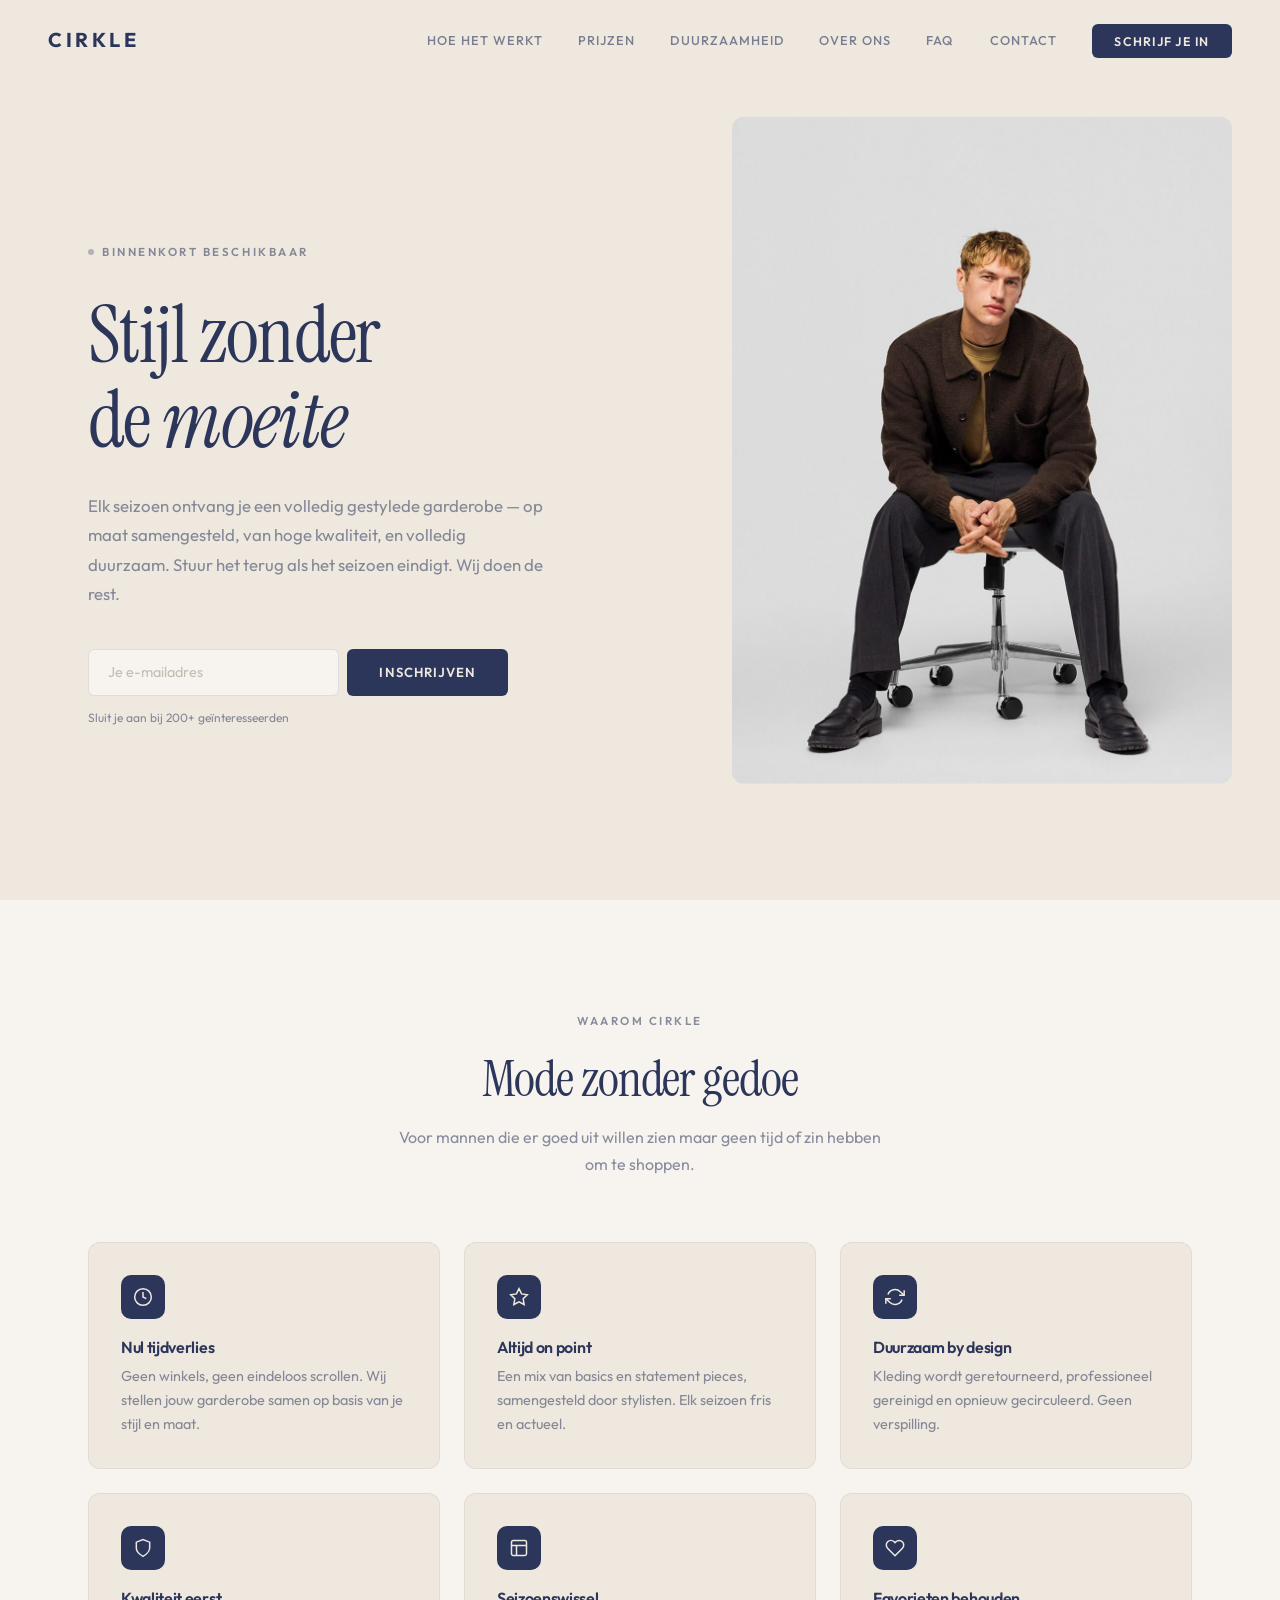
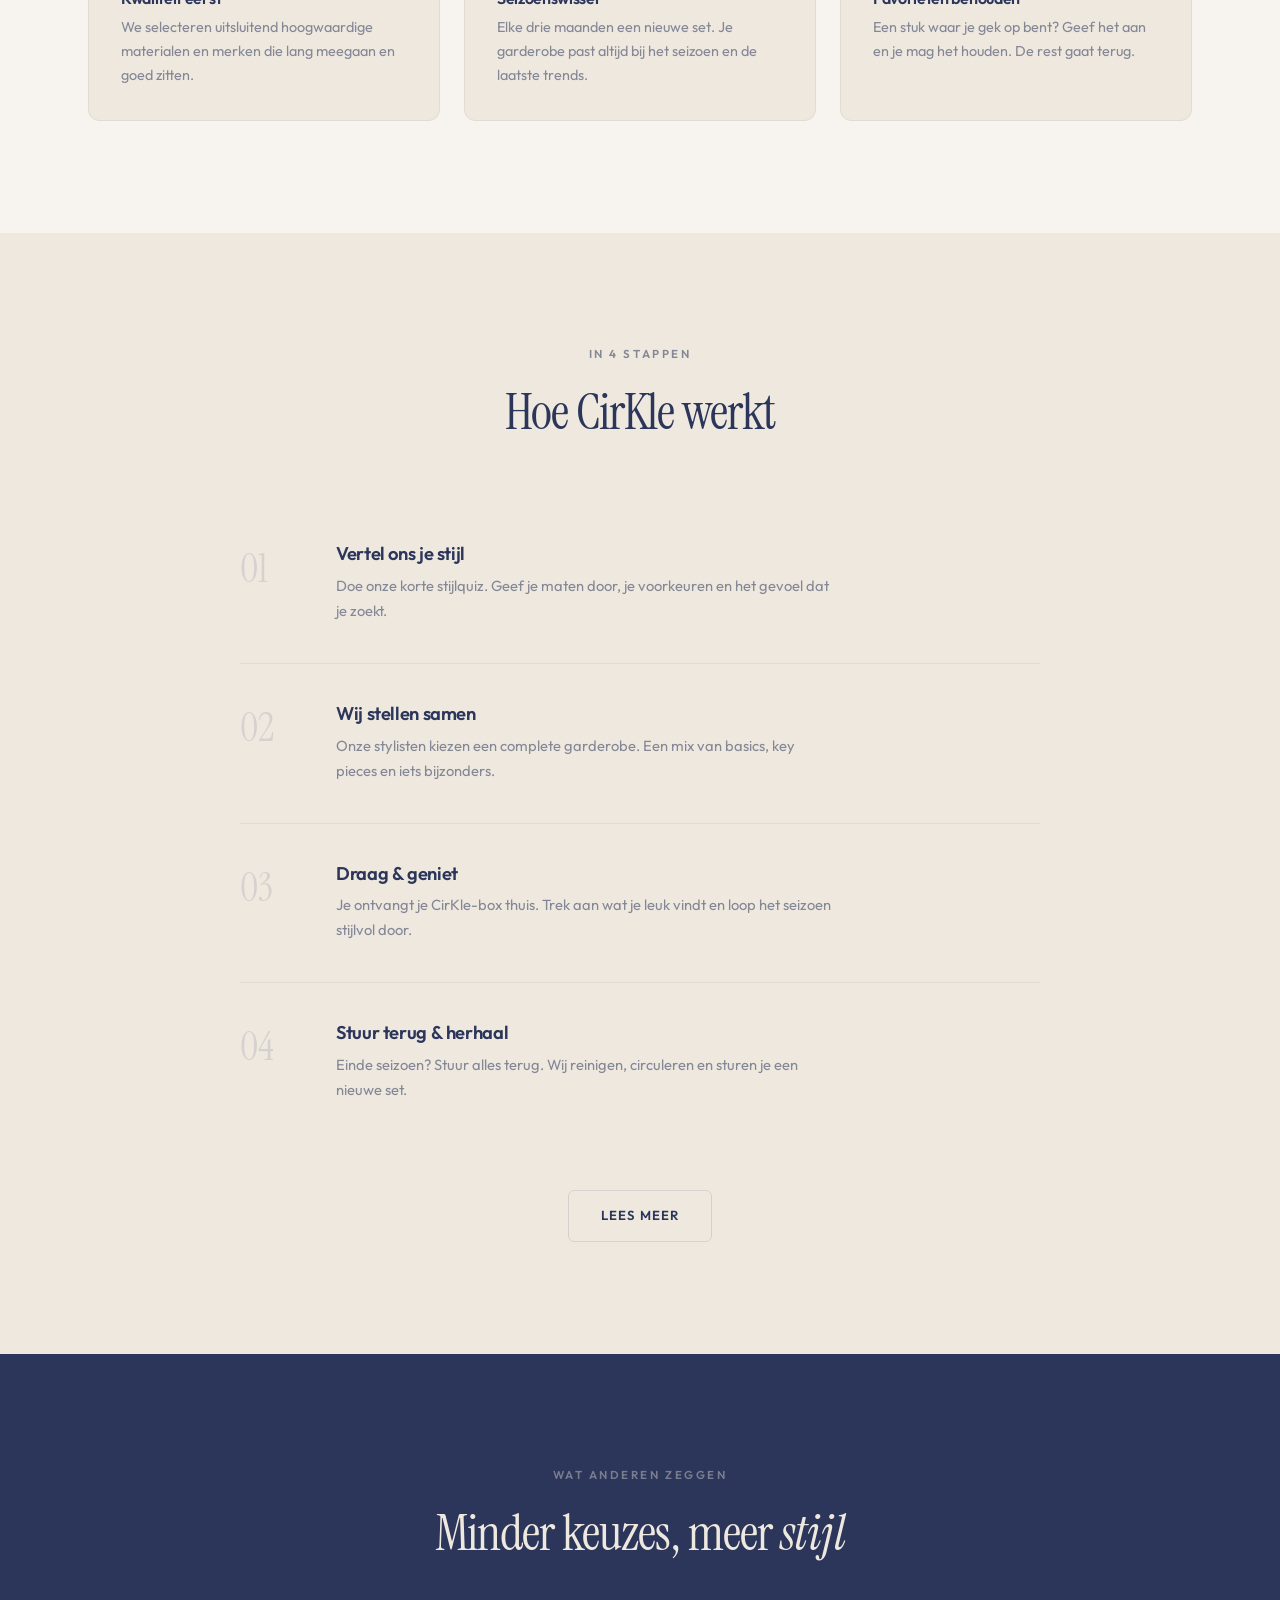
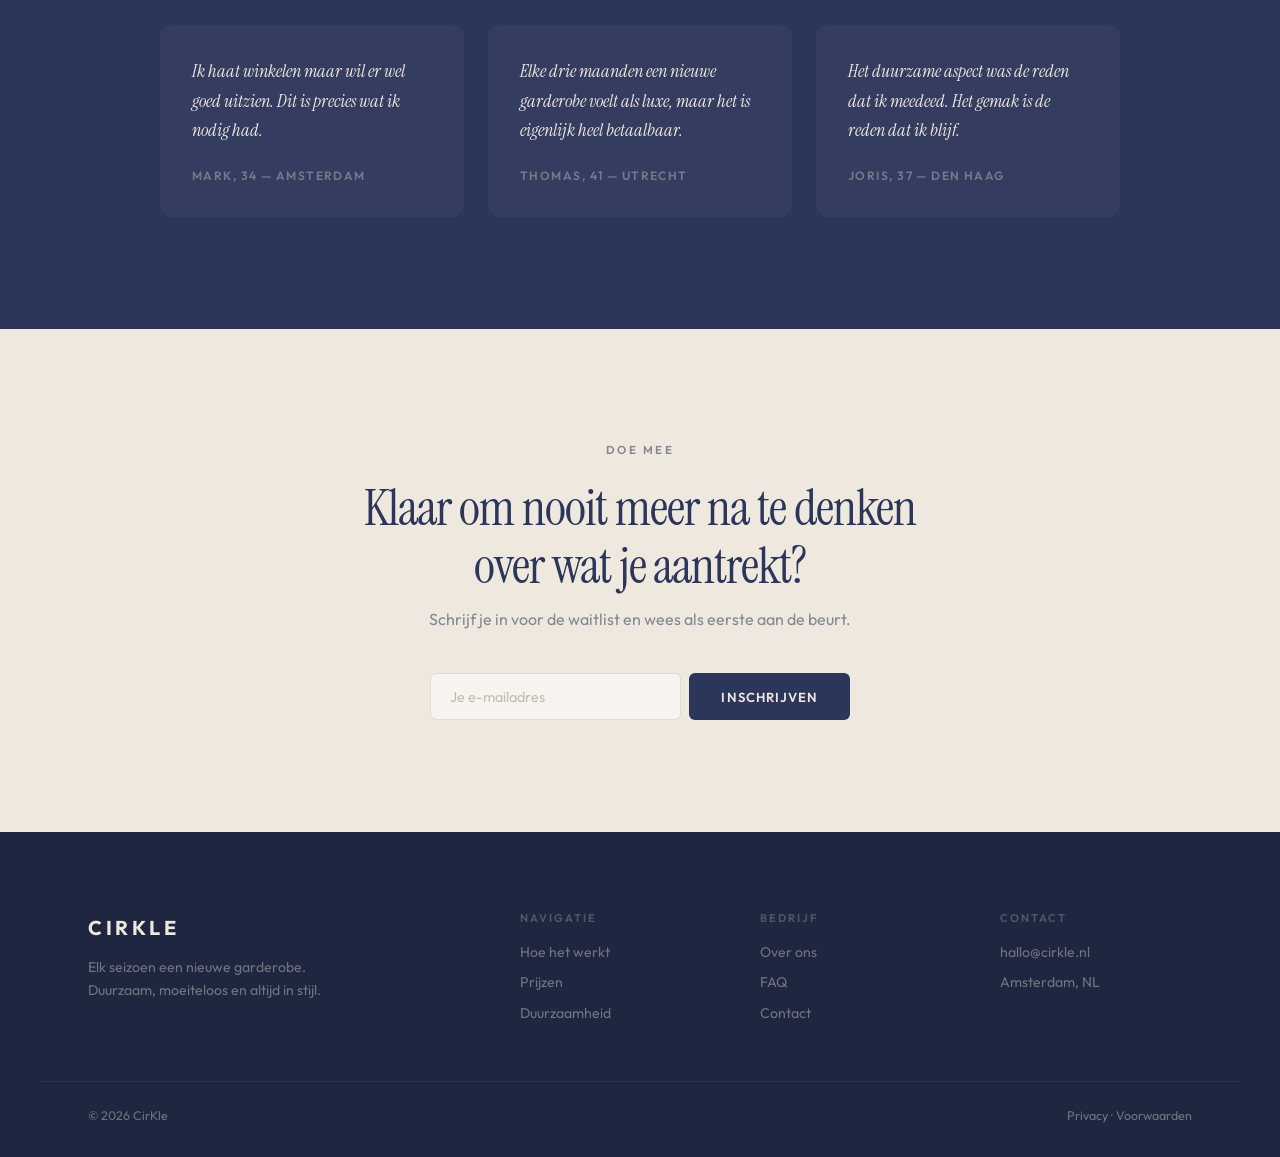
==== commit c4d04fa3: "Add files via upload" ====
--- a/index.html
+++ b/index.html
@@ -13,6 +13,8 @@
   <link rel="preconnect" href="https://fonts.googleapis.com">
   <link rel="preconnect" href="https://fonts.gstatic.com" crossorigin>
   <link href="https://fonts.googleapis.com/css2?family=Instrument+Serif:ital@0;1&family=Outfit:wght@300;400;500;600;700&display=swap" rel="stylesheet">
+  <link rel="canonical" href="https://caroline0081.github.io/cirkle/">
+  <link rel="icon" type="image/svg+xml" href="favicon.svg">
   <link rel="stylesheet" href="style.css">
 </head>
 <body>
@@ -207,7 +209,7 @@
     </div>
     <div class="footer-bottom">
       <span>&copy; 2026 CirKle</span>
-      <span>Privacy · Voorwaarden</span>
+      <span><a href="privacy.html">Privacy</a> · Voorwaarden</span>
     </div>
   </footer>
 
